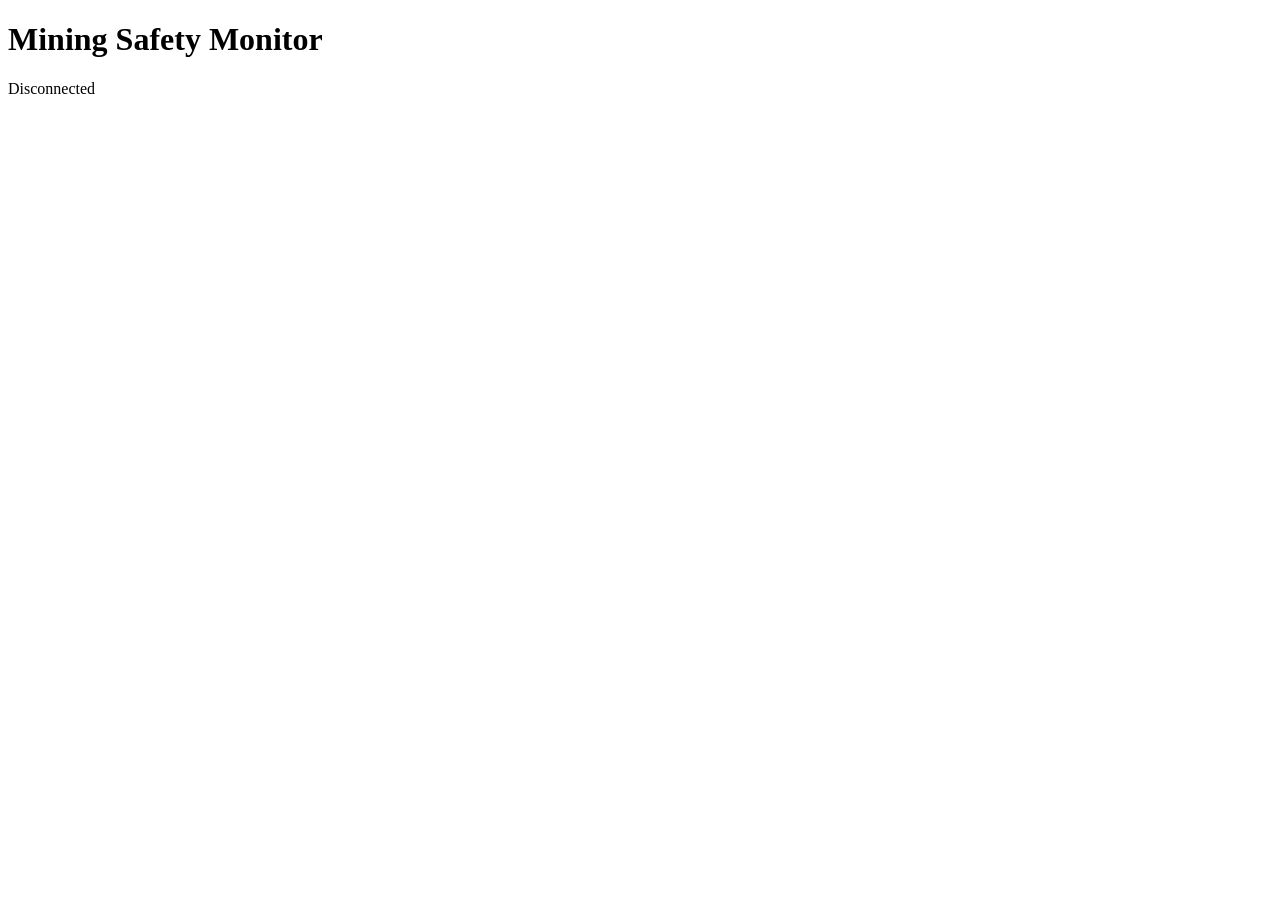
==== public/index.html @ c3072568 "Backend : Implemented Datapacket structs and sqlite database for sensor data logging" ====
<!DOCTYPE html>
<html lang="en">

<head>
    <meta charset="UTF-8">
    <title>Mining Safety Monitor</title>
</head>

<body>
    <h1>Mining Safety Monitor</h1>
    <div id="status">Disconnected</div>
    <script src="script.js"></script>
</body>

</html>
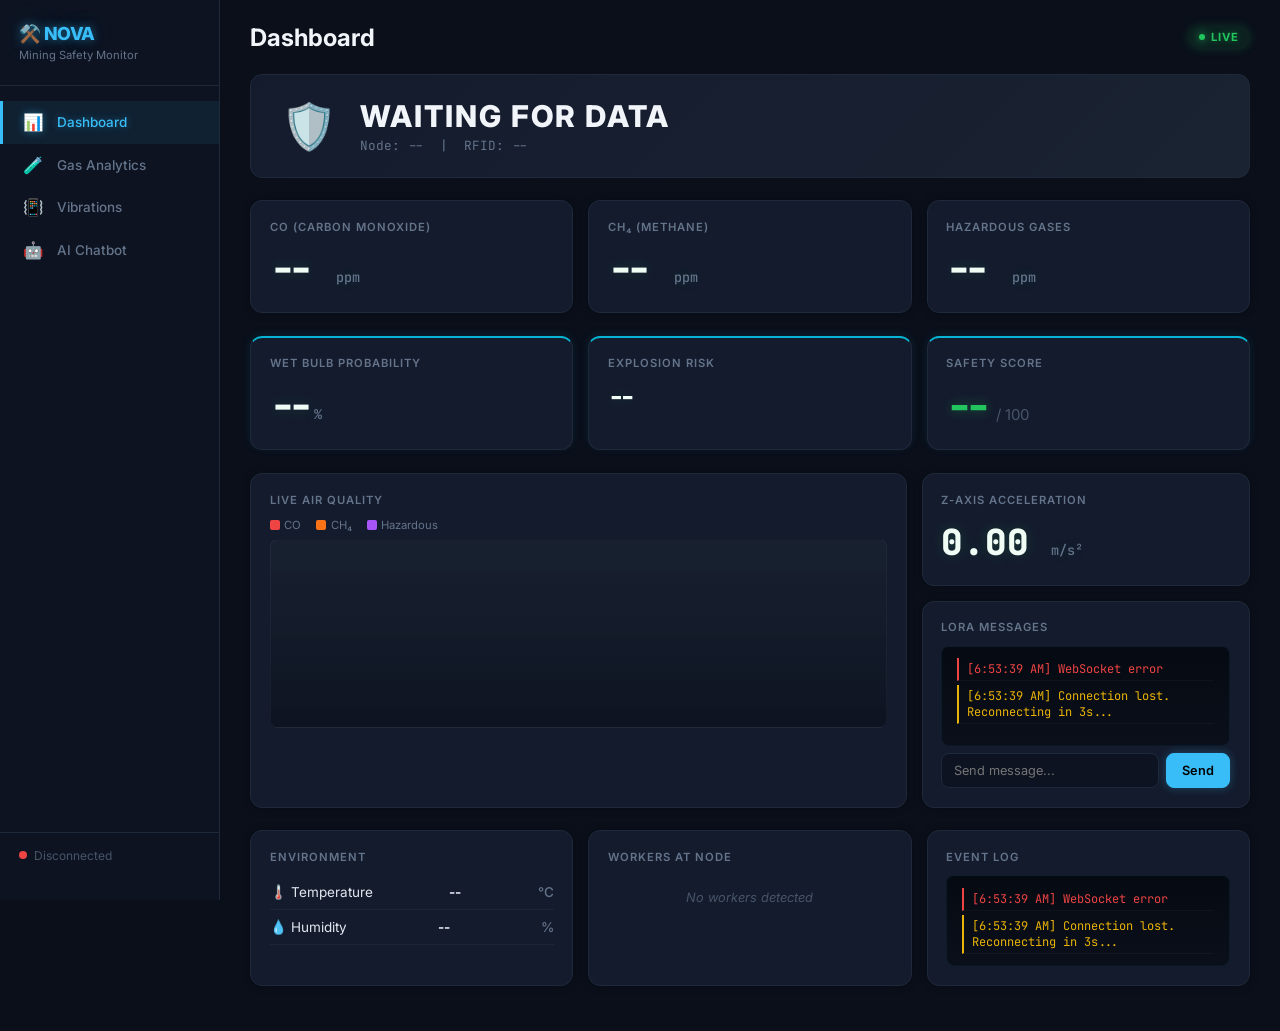
==== commit 5035cafb: "Implemented a multi-page dashboard in pure vanilla HTML/CSS/JS to avoid runtime overhead and package" ====
--- a/public/index.html
+++ b/public/index.html
@@ -3,13 +3,151 @@
 
 <head>
     <meta charset="UTF-8">
-    <title>Mining Safety Monitor</title>
+    <meta name="viewport" content="width=device-width, initial-scale=1.0">
+    <title>NOVA — Dashboard</title>
+    <link rel="stylesheet" href="shared.css">
+    <link rel="stylesheet" href="dashboard.css">
 </head>
 
 <body>
-    <h1>Mining Safety Monitor</h1>
-    <div id="status">Disconnected</div>
-    <script src="script.js"></script>
+    <!-- Sidebar -->
+    <nav class="sidebar">
+        <div class="sidebar-logo">
+            <h2>⚒️ NOVA</h2>
+            <span>Mining Safety Monitor</span>
+        </div>
+        <ul class="nav-links">
+            <li><a href="index.html"><span class="nav-icon">📊</span> Dashboard</a></li>
+            <li><a href="gas.html"><span class="nav-icon">🧪</span> Gas Analytics</a></li>
+            <li><a href="vibrations.html"><span class="nav-icon">📳</span> Vibrations</a></li>
+            <li><a href="chatbot.html"><span class="nav-icon">🤖</span> AI Chatbot</a></li>
+        </ul>
+        <div class="sidebar-status">
+            <span class="dot"></span>
+            <span class="status-label">Disconnected</span>
+        </div>
+    </nav>
+
+    <!-- Main Content -->
+    <div class="main-content">
+        <div class="page-header">
+            <h1>Dashboard</h1>
+            <div class="live-badge"><span class="pulse-dot"></span> LIVE</div>
+        </div>
+
+        <!-- Row 1: Safety Status -->
+        <div class="status-banner" id="statusBanner">
+            <div class="status-icon" id="statusIcon">🛡️</div>
+            <div>
+                <div class="status-label-lg" id="statusLabel">WAITING FOR DATA</div>
+                <div class="status-sub">Node: <span id="nodeId">--</span> &nbsp;|&nbsp; RFID: <span id="rfid">--</span>
+                </div>
+            </div>
+        </div>
+
+        <!-- Row 2: Gas Readings -->
+        <div class="grid-3 section">
+            <div class="card">
+                <div class="card-title">CO (Carbon Monoxide)</div>
+                <div class="card-value"><span id="coPpm">--</span> <span class="card-unit">ppm</span></div>
+            </div>
+            <div class="card">
+                <div class="card-title">CH₄ (Methane)</div>
+                <div class="card-value"><span id="ch4Ppm">--</span> <span class="card-unit">ppm</span></div>
+            </div>
+            <div class="card">
+                <div class="card-title">Hazardous Gases</div>
+                <div class="card-value"><span id="hazPpm">--</span> <span class="card-unit">ppm</span></div>
+            </div>
+        </div>
+
+        <!-- Row 3: AI Predictions -->
+        <div class="grid-3 section">
+            <div class="card prediction-card">
+                <div class="card-title">Wet Bulb Probability</div>
+                <div class="card-value"><span id="wetBulb">--</span><span class="card-unit">%</span></div>
+            </div>
+            <div class="card prediction-card">
+                <div class="card-title">Explosion Risk</div>
+                <div class="card-value risk-text" id="explosionRisk">--</div>
+            </div>
+            <div class="card prediction-card">
+                <div class="card-title">Safety Score</div>
+                <div class="score-display">
+                    <span class="score-value" id="safetyScore">--</span>
+                    <span class="score-max">/ 100</span>
+                </div>
+            </div>
+        </div>
+
+        <!-- Row 4: Air Quality Graph + LoRa + Z-Axis -->
+        <div class="grid-dashboard section">
+            <!-- Live Air Quality Chart -->
+            <div class="card span-chart">
+                <div class="card-title">Live Air Quality</div>
+                <div class="chart-legend">
+                    <span class="legend-item" style="--c: #ef4444;">CO</span>
+                    <span class="legend-item" style="--c: #f97316;">CH₄</span>
+                    <span class="legend-item" style="--c: #a855f7;">Hazardous</span>
+                </div>
+                <div class="chart-container">
+                    <canvas id="airQualityChart"></canvas>
+                </div>
+            </div>
+
+            <!-- Right Column -->
+            <div class="side-panel">
+                <!-- Z-Axis -->
+                <div class="card">
+                    <div class="card-title">Z-Axis Acceleration</div>
+                    <div class="card-value"><span id="azValue">0.00</span> <span class="card-unit">m/s²</span></div>
+                </div>
+
+                <!-- LoRa Messaging -->
+                <div class="card lora-card">
+                    <div class="card-title">LoRa Messages</div>
+                    <div class="console-box" id="loraLog"></div>
+                    <div class="lora-input">
+                        <input type="text" class="input-field" id="loraInput" placeholder="Send message...">
+                        <button class="btn btn-primary" id="loraSend">Send</button>
+                    </div>
+                </div>
+            </div>
+        </div>
+
+        <!-- Row 5: Environment + Workers + Logs -->
+        <div class="grid-3 section">
+            <!-- Environment -->
+            <div class="card">
+                <div class="card-title">Environment</div>
+                <div class="env-row">
+                    <span>🌡️ Temperature</span>
+                    <b id="temp">--</b><span class="card-unit">°C</span>
+                </div>
+                <div class="env-row">
+                    <span>💧 Humidity</span>
+                    <b id="humidity">--</b><span class="card-unit">%</span>
+                </div>
+            </div>
+
+            <!-- Workers at Node -->
+            <div class="card">
+                <div class="card-title">Workers at Node</div>
+                <div class="worker-list" id="workerList">
+                    <div class="empty-state">No workers detected</div>
+                </div>
+            </div>
+
+            <!-- Event Log -->
+            <div class="card">
+                <div class="card-title">Event Log</div>
+                <div class="console-box" id="eventLog"></div>
+            </div>
+        </div>
+    </div>
+
+    <script src="shared.js"></script>
+    <script src="dashboard.js"></script>
 </body>
 
 </html>
--- a/public/shared.css
+++ b/public/shared.css
@@ -0,0 +1,573 @@
+/* ========================================
+   NOVA Mining Safety — Shared Design System
+   ======================================== */
+
+@import url('https://fonts.googleapis.com/css2?family=Inter:wght@400;500;600;700;800&family=JetBrains+Mono:wght@400;700&display=swap');
+
+:root {
+    /* Background */
+    --bg-app: #0a0f1a;
+    --bg-nav: #0d1321;
+    --bg-card: #141b2d;
+    --bg-card-alt: #1a2332;
+    --bg-input: #0d1321;
+    --bg-console: #000000;
+
+    /* Text */
+    --text-primary: #e2e8f0;
+    --text-secondary: #64748b;
+    --text-heading: #f1f5f9;
+    --text-muted: #475569;
+
+    /* Accent Colors */
+    --accent-blue: #38bdf8;
+    --accent-green: #22c55e;
+    --accent-red: #ef4444;
+    --accent-yellow: #eab308;
+    --accent-orange: #f97316;
+    --accent-purple: #a855f7;
+    --accent-cyan: #06b6d4;
+
+    /* Borders */
+    --border: #1e293b;
+    --border-hover: #334155;
+
+    /* Status Colors */
+    --safe: #22c55e;
+    --moderate: #eab308;
+    --danger: #f97316;
+    --extreme: #ef4444;
+
+    /* Misc */
+    --radius: 12px;
+    --radius-sm: 8px;
+    --shadow: 0 4px 24px rgba(0, 0, 0, 0.3);
+    --transition: all 0.25s ease;
+}
+
+* {
+    margin: 0;
+    padding: 0;
+    box-sizing: border-box;
+}
+
+html {
+    font-size: 15px;
+}
+
+body {
+    font-family: 'Inter', -apple-system, sans-serif;
+    background: var(--bg-app);
+    color: var(--text-primary);
+    min-height: 100vh;
+    display: flex;
+}
+
+a {
+    color: inherit;
+    text-decoration: none;
+}
+
+/* ========== Sidebar Navigation ========== */
+.sidebar {
+    width: 220px;
+    min-height: 100vh;
+    background: var(--bg-nav);
+    border-right: 1px solid var(--border);
+    padding: 1.5rem 0;
+    display: flex;
+    flex-direction: column;
+    position: fixed;
+    top: 0;
+    left: 0;
+    z-index: 100;
+}
+
+.sidebar-logo {
+    padding: 0 1.25rem 1.5rem;
+    border-bottom: 1px solid var(--border);
+    margin-bottom: 1rem;
+}
+
+.sidebar-logo h2 {
+    font-size: 1.2rem;
+    font-weight: 800;
+    color: var(--accent-blue);
+    letter-spacing: -0.5px;
+    text-shadow: 0 0 10px rgba(56, 189, 248, 0.5), 0 0 30px rgba(56, 189, 248, 0.2);
+}
+
+.sidebar-logo span {
+    font-size: 0.75rem;
+    color: var(--text-secondary);
+    font-weight: 400;
+}
+
+.nav-links {
+    list-style: none;
+    flex: 1;
+}
+
+.nav-links li a {
+    display: flex;
+    align-items: center;
+    gap: 0.75rem;
+    padding: 0.75rem 1.25rem;
+    font-size: 0.9rem;
+    font-weight: 500;
+    color: var(--text-secondary);
+    transition: var(--transition);
+    border-left: 3px solid transparent;
+}
+
+.nav-links li a:hover {
+    color: var(--text-primary);
+    background: rgba(56, 189, 248, 0.05);
+}
+
+.nav-links li a.active {
+    color: var(--accent-blue);
+    background: rgba(56, 189, 248, 0.08);
+    border-left-color: var(--accent-blue);
+    text-shadow: 0 0 8px rgba(56, 189, 248, 0.4);
+}
+
+.nav-icon {
+    font-size: 1.1rem;
+    width: 24px;
+    text-align: center;
+}
+
+/* Sidebar connection status */
+.sidebar-status {
+    padding: 1rem 1.25rem;
+    border-top: 1px solid var(--border);
+    display: flex;
+    align-items: center;
+    gap: 0.5rem;
+    font-size: 0.8rem;
+    color: var(--text-muted);
+}
+
+.sidebar-status .dot {
+    width: 8px;
+    height: 8px;
+    border-radius: 50%;
+    background: var(--accent-red);
+    flex-shrink: 0;
+}
+
+.sidebar-status .dot.online {
+    background: var(--accent-green);
+    box-shadow: 0 0 6px var(--accent-green);
+}
+
+/* ========== Main Content ========== */
+.main-content {
+    margin-left: 220px;
+    flex: 1;
+    padding: 1.5rem 2rem;
+    min-height: 100vh;
+}
+
+/* Page Header */
+.page-header {
+    display: flex;
+    justify-content: space-between;
+    align-items: center;
+    margin-bottom: 1.5rem;
+}
+
+.page-header h1 {
+    font-size: 1.6rem;
+    font-weight: 700;
+    color: var(--text-heading);
+}
+
+.page-header .live-badge {
+    display: flex;
+    align-items: center;
+    gap: 0.4rem;
+    background: rgba(34, 197, 94, 0.1);
+    color: var(--accent-green);
+    font-size: 0.75rem;
+    font-weight: 700;
+    padding: 0.3rem 0.75rem;
+    border-radius: 99px;
+    text-transform: uppercase;
+    letter-spacing: 1px;
+    box-shadow: 0 0 10px rgba(34, 197, 94, 0.2);
+    text-shadow: 0 0 6px rgba(34, 197, 94, 0.4);
+}
+
+.page-header .live-badge .pulse-dot {
+    width: 6px;
+    height: 6px;
+    border-radius: 50%;
+    background: var(--accent-green);
+    box-shadow: 0 0 8px var(--accent-green);
+    animation: pulse-anim 1.5s infinite;
+}
+
+/* ========== Cards ========== */
+.card {
+    background: var(--bg-card);
+    border: 1px solid var(--border);
+    border-radius: var(--radius);
+    padding: 1.25rem;
+    transition: var(--transition);
+    box-shadow: 0 0 8px rgba(0, 0, 0, 0.3);
+}
+
+.card:hover {
+    border-color: var(--accent-blue);
+    box-shadow: 0 0 15px rgba(56, 189, 248, 0.08), 0 0 4px rgba(56, 189, 248, 0.15);
+}
+
+.card-title {
+    font-size: 0.75rem;
+    text-transform: uppercase;
+    letter-spacing: 1px;
+    color: var(--text-secondary);
+    margin-bottom: 0.75rem;
+    font-weight: 600;
+}
+
+.card-value {
+    font-size: 2.4rem;
+    font-weight: 800;
+    font-family: 'JetBrains Mono', monospace;
+    color: #f0fdf4;
+    text-shadow: 0 0 14px rgba(34, 197, 94, 0.2);
+}
+
+.card-unit {
+    font-size: 0.9rem;
+    color: var(--text-secondary);
+    font-weight: 500;
+}
+
+/* ========== Metric Chips ========== */
+.metric-chip {
+    display: inline-flex;
+    align-items: center;
+    gap: 0.3rem;
+    padding: 0.2rem 0.6rem;
+    border-radius: 6px;
+    font-size: 0.75rem;
+    font-weight: 600;
+}
+
+.chip-safe {
+    background: rgba(34, 197, 94, 0.15);
+    color: var(--safe);
+}
+
+.chip-moderate {
+    background: rgba(234, 179, 8, 0.15);
+    color: var(--moderate);
+}
+
+.chip-danger {
+    background: rgba(249, 115, 22, 0.15);
+    color: var(--danger);
+}
+
+.chip-extreme {
+    background: rgba(239, 68, 68, 0.15);
+    color: var(--extreme);
+}
+
+/* ========== Console / Logs ========== */
+.console-box {
+    background: linear-gradient(180deg, #050a12 0%, #0a0f1a 100%);
+    border: 1px solid rgba(56, 189, 248, 0.08);
+    border-radius: var(--radius-sm);
+    padding: 0.75rem 1rem;
+    font-family: 'JetBrains Mono', monospace;
+    font-size: 0.8rem;
+    max-height: 220px;
+    overflow-y: auto;
+    display: flex;
+    flex-direction: column;
+    gap: 0.3rem;
+}
+
+.console-entry {
+    padding: 0.2rem 0;
+    border-bottom: 1px solid rgba(255, 255, 255, 0.03);
+    color: var(--text-secondary);
+}
+
+.console-entry.alert {
+    color: var(--accent-red);
+    padding-left: 0.5rem;
+    border-left: 2px solid var(--accent-red);
+}
+
+.console-entry.warn {
+    color: var(--accent-yellow);
+    padding-left: 0.5rem;
+    border-left: 2px solid var(--accent-yellow);
+}
+
+.console-entry.info {
+    color: var(--accent-blue);
+}
+
+/* ========== Canvas Charts ========== */
+.chart-container {
+    background: linear-gradient(180deg, rgba(26, 35, 50, 0.8) 0%, rgba(13, 19, 33, 0.9) 100%);
+    border: 1px solid rgba(255, 255, 255, 0.04);
+    border-radius: var(--radius-sm);
+    padding: 0.75rem;
+    position: relative;
+}
+
+.chart-container canvas {
+    width: 100% !important;
+    height: 160px !important;
+}
+
+.chart-label {
+    position: absolute;
+    top: 0.5rem;
+    left: 0.75rem;
+    font-size: 0.7rem;
+    text-transform: uppercase;
+    letter-spacing: 1px;
+    color: var(--text-muted);
+}
+
+/* ========== Buttons & Inputs ========== */
+.btn {
+    padding: 0.5rem 1rem;
+    border: 1px solid var(--border);
+    border-radius: var(--radius-sm);
+    background: var(--bg-card);
+    color: var(--text-primary);
+    font-family: 'Inter', sans-serif;
+    font-size: 0.85rem;
+    cursor: pointer;
+    transition: var(--transition);
+}
+
+.btn:hover {
+    background: var(--bg-card-alt);
+    border-color: var(--accent-blue);
+}
+
+.btn-primary {
+    background: var(--accent-blue);
+    color: #000;
+    border-color: var(--accent-blue);
+    font-weight: 600;
+    box-shadow: 0 0 10px rgba(56, 189, 248, 0.3);
+}
+
+.btn-primary:hover {
+    background: #7dd3fc;
+    box-shadow: 0 0 18px rgba(56, 189, 248, 0.5);
+}
+
+.input-field {
+    width: 100%;
+    padding: 0.6rem 0.75rem;
+    border: 1px solid var(--border);
+    border-radius: var(--radius-sm);
+    background: var(--bg-input);
+    color: var(--text-primary);
+    font-family: 'Inter', sans-serif;
+    font-size: 0.85rem;
+    outline: none;
+    transition: var(--transition);
+}
+
+.input-field:focus {
+    border-color: var(--accent-blue);
+    box-shadow: 0 0 8px rgba(56, 189, 248, 0.2);
+}
+
+/* ========== Toggle Switch ========== */
+.toggle-wrapper {
+    display: flex;
+    align-items: center;
+    gap: 0.5rem;
+    font-size: 0.85rem;
+}
+
+.toggle {
+    position: relative;
+    width: 44px;
+    height: 24px;
+}
+
+.toggle input {
+    display: none;
+}
+
+.toggle-slider {
+    position: absolute;
+    inset: 0;
+    background: var(--border);
+    border-radius: 99px;
+    cursor: pointer;
+    transition: var(--transition);
+}
+
+.toggle-slider::before {
+    content: '';
+    position: absolute;
+    width: 18px;
+    height: 18px;
+    border-radius: 50%;
+    background: #fff;
+    top: 3px;
+    left: 3px;
+    transition: var(--transition);
+}
+
+.toggle input:checked+.toggle-slider {
+    background: var(--accent-blue);
+}
+
+.toggle input:checked+.toggle-slider::before {
+    transform: translateX(20px);
+}
+
+/* ========== Grids ========== */
+.grid-2 {
+    display: grid;
+    grid-template-columns: 1fr 1fr;
+    gap: 1rem;
+}
+
+.grid-3 {
+    display: grid;
+    grid-template-columns: 1fr 1fr 1fr;
+    gap: 1rem;
+}
+
+.grid-4 {
+    display: grid;
+    grid-template-columns: 1fr 1fr 1fr 1fr;
+    gap: 1rem;
+}
+
+.span-full {
+    grid-column: 1 / -1;
+}
+
+.span-2 {
+    grid-column: span 2;
+}
+
+/* ========== Animations ========== */
+@keyframes pulse-anim {
+
+    0%,
+    100% {
+        opacity: 1;
+    }
+
+    50% {
+        opacity: 0.3;
+    }
+}
+
+/* ========== Alert Overlay ========== */
+.alert-overlay {
+    position: fixed;
+    inset: 0;
+    z-index: 9999;
+    pointer-events: none;
+    animation: flash-red 0.6s ease-in-out 3;
+}
+
+@keyframes flash-red {
+
+    0%,
+    100% {
+        background: transparent;
+    }
+
+    50% {
+        background: rgba(239, 68, 68, 0.12);
+    }
+}
+
+.alert-toast {
+    position: fixed;
+    top: 1.5rem;
+    left: 50%;
+    transform: translateX(-50%);
+    z-index: 10000;
+    background: linear-gradient(135deg, #1a0505, #2d0a0a);
+    border: 1px solid var(--accent-red);
+    box-shadow: 0 0 30px rgba(239, 68, 68, 0.4), 0 0 60px rgba(239, 68, 68, 0.15);
+    border-radius: var(--radius);
+    padding: 1rem 2rem;
+    display: flex;
+    align-items: center;
+    gap: 0.75rem;
+    animation: slide-down 0.4s ease-out, fade-out 0.5s ease 4.5s forwards;
+    pointer-events: auto;
+}
+
+.alert-toast .toast-icon {
+    font-size: 1.5rem;
+}
+
+.alert-toast .toast-msg {
+    color: var(--accent-red);
+    font-weight: 700;
+    font-size: 0.95rem;
+    text-shadow: 0 0 10px rgba(239, 68, 68, 0.5);
+}
+
+.alert-toast .toast-sub {
+    color: var(--text-secondary);
+    font-size: 0.8rem;
+}
+
+@keyframes slide-down {
+    from {
+        transform: translateX(-50%) translateY(-100%);
+        opacity: 0;
+    }
+
+    to {
+        transform: translateX(-50%) translateY(0);
+        opacity: 1;
+    }
+}
+
+@keyframes fade-out {
+    to {
+        opacity: 0;
+        transform: translateX(-50%) translateY(-20px);
+    }
+}
+
+/* ========== Responsive ========== */
+@media (max-width: 768px) {
+    .sidebar {
+        width: 60px;
+    }
+
+    .sidebar-logo span,
+    .nav-links li a span:not(.nav-icon) {
+        display: none;
+    }
+
+    .main-content {
+        margin-left: 60px;
+        padding: 1rem;
+    }
+
+    .grid-2,
+    .grid-3,
+    .grid-4 {
+        grid-template-columns: 1fr;
+    }
+}
--- a/public/dashboard.css
+++ b/public/dashboard.css
@@ -0,0 +1,214 @@
+/* Dashboard-specific styles */
+
+.section {
+    margin-bottom: 1.5rem;
+}
+
+/* Status Banner */
+.status-banner {
+    display: flex;
+    align-items: center;
+    gap: 1.5rem;
+    padding: 1.5rem 2rem;
+    border-radius: var(--radius);
+    background: linear-gradient(135deg, var(--bg-card) 0%, var(--bg-card-alt) 100%);
+    border: 1px solid var(--border);
+    margin-bottom: 1.5rem;
+    transition: var(--transition);
+}
+
+.status-banner.safe {
+    border-left: 4px solid var(--safe);
+    box-shadow: inset 0 0 30px rgba(34, 197, 94, 0.05), 0 0 15px rgba(34, 197, 94, 0.08);
+}
+
+.status-banner.moderate {
+    border-left: 4px solid var(--moderate);
+    box-shadow: inset 0 0 30px rgba(234, 179, 8, 0.05), 0 0 15px rgba(234, 179, 8, 0.08);
+}
+
+.status-banner.danger {
+    border-left: 4px solid var(--danger);
+    box-shadow: inset 0 0 30px rgba(249, 115, 22, 0.06), 0 0 15px rgba(249, 115, 22, 0.1);
+}
+
+.status-banner.extreme {
+    border-left: 4px solid var(--extreme);
+    box-shadow: inset 0 0 40px rgba(239, 68, 68, 0.08), 0 0 25px rgba(239, 68, 68, 0.15);
+    animation: pulse-bg 1.5s infinite;
+}
+
+.status-icon {
+    font-size: 3rem;
+}
+
+.status-label-lg {
+    font-size: 2rem;
+    font-weight: 800;
+    letter-spacing: 2px;
+    color: var(--text-heading);
+}
+
+.status-banner.safe .status-label-lg {
+    color: var(--safe);
+    text-shadow: 0 0 15px rgba(34, 197, 94, 0.4);
+}
+
+.status-banner.moderate .status-label-lg {
+    color: var(--moderate);
+    text-shadow: 0 0 15px rgba(234, 179, 8, 0.4);
+}
+
+.status-banner.danger .status-label-lg {
+    color: var(--danger);
+    text-shadow: 0 0 15px rgba(249, 115, 22, 0.4);
+}
+
+.status-banner.extreme .status-label-lg {
+    color: var(--extreme);
+    text-shadow: 0 0 20px rgba(239, 68, 68, 0.6), 0 0 40px rgba(239, 68, 68, 0.3);
+}
+
+.status-sub {
+    color: var(--text-secondary);
+    font-family: 'JetBrains Mono', monospace;
+    font-size: 0.85rem;
+    margin-top: 0.25rem;
+}
+
+/* Prediction Cards */
+.prediction-card {
+    border-top: 2px solid var(--accent-cyan);
+    box-shadow: 0 -2px 10px rgba(6, 182, 212, 0.1);
+}
+
+.score-display {
+    display: flex;
+    align-items: baseline;
+    gap: 0.25rem;
+}
+
+.score-value {
+    font-size: 2.5rem;
+    font-weight: 800;
+    font-family: 'JetBrains Mono', monospace;
+    color: var(--accent-green);
+    text-shadow: 0 0 12px rgba(34, 197, 94, 0.4);
+}
+
+.score-max {
+    font-size: 1rem;
+    color: var(--text-muted);
+}
+
+.risk-text {
+    font-size: 1.5rem !important;
+    text-transform: uppercase;
+}
+
+/* Dashboard Grid (chart + sidebar) */
+.grid-dashboard {
+    display: grid;
+    grid-template-columns: 2fr 1fr;
+    gap: 1rem;
+}
+
+.side-panel {
+    display: flex;
+    flex-direction: column;
+    gap: 1rem;
+}
+
+/* Chart Legend */
+.chart-legend {
+    display: flex;
+    gap: 1rem;
+    margin-bottom: 0.5rem;
+    font-size: 0.75rem;
+}
+
+.legend-item {
+    display: flex;
+    align-items: center;
+    gap: 0.3rem;
+    color: var(--text-secondary);
+}
+
+.legend-item::before {
+    content: '';
+    width: 10px;
+    height: 10px;
+    border-radius: 2px;
+    background: var(--c);
+}
+
+/* LoRa card */
+.lora-card {
+    flex: 1;
+    display: flex;
+    flex-direction: column;
+}
+
+.lora-card .console-box {
+    flex: 1;
+    min-height: 100px;
+    margin-bottom: 0.5rem;
+}
+
+.lora-input {
+    display: flex;
+    gap: 0.5rem;
+}
+
+.lora-input .input-field {
+    flex: 1;
+}
+
+/* Env rows */
+.env-row {
+    display: flex;
+    align-items: center;
+    justify-content: space-between;
+    padding: 0.6rem 0;
+    border-bottom: 1px solid rgba(255, 255, 255, 0.04);
+    font-size: 0.9rem;
+}
+
+/* Worker List */
+.worker-list {
+    max-height: 120px;
+    overflow-y: auto;
+    font-size: 0.85rem;
+}
+
+.worker-entry {
+    padding: 0.3rem 0;
+    border-bottom: 1px solid rgba(255, 255, 255, 0.03);
+    font-family: 'JetBrains Mono', monospace;
+    color: var(--text-secondary);
+}
+
+.empty-state {
+    color: var(--text-muted);
+    font-style: italic;
+    padding: 1rem 0;
+    text-align: center;
+}
+
+@keyframes pulse-bg {
+
+    0%,
+    100% {
+        background: linear-gradient(135deg, var(--bg-card) 0%, var(--bg-card-alt) 100%);
+    }
+
+    50% {
+        background: linear-gradient(135deg, rgba(239, 68, 68, 0.08) 0%, var(--bg-card-alt) 100%);
+    }
+}
+
+@media (max-width: 768px) {
+    .grid-dashboard {
+        grid-template-columns: 1fr;
+    }
+}
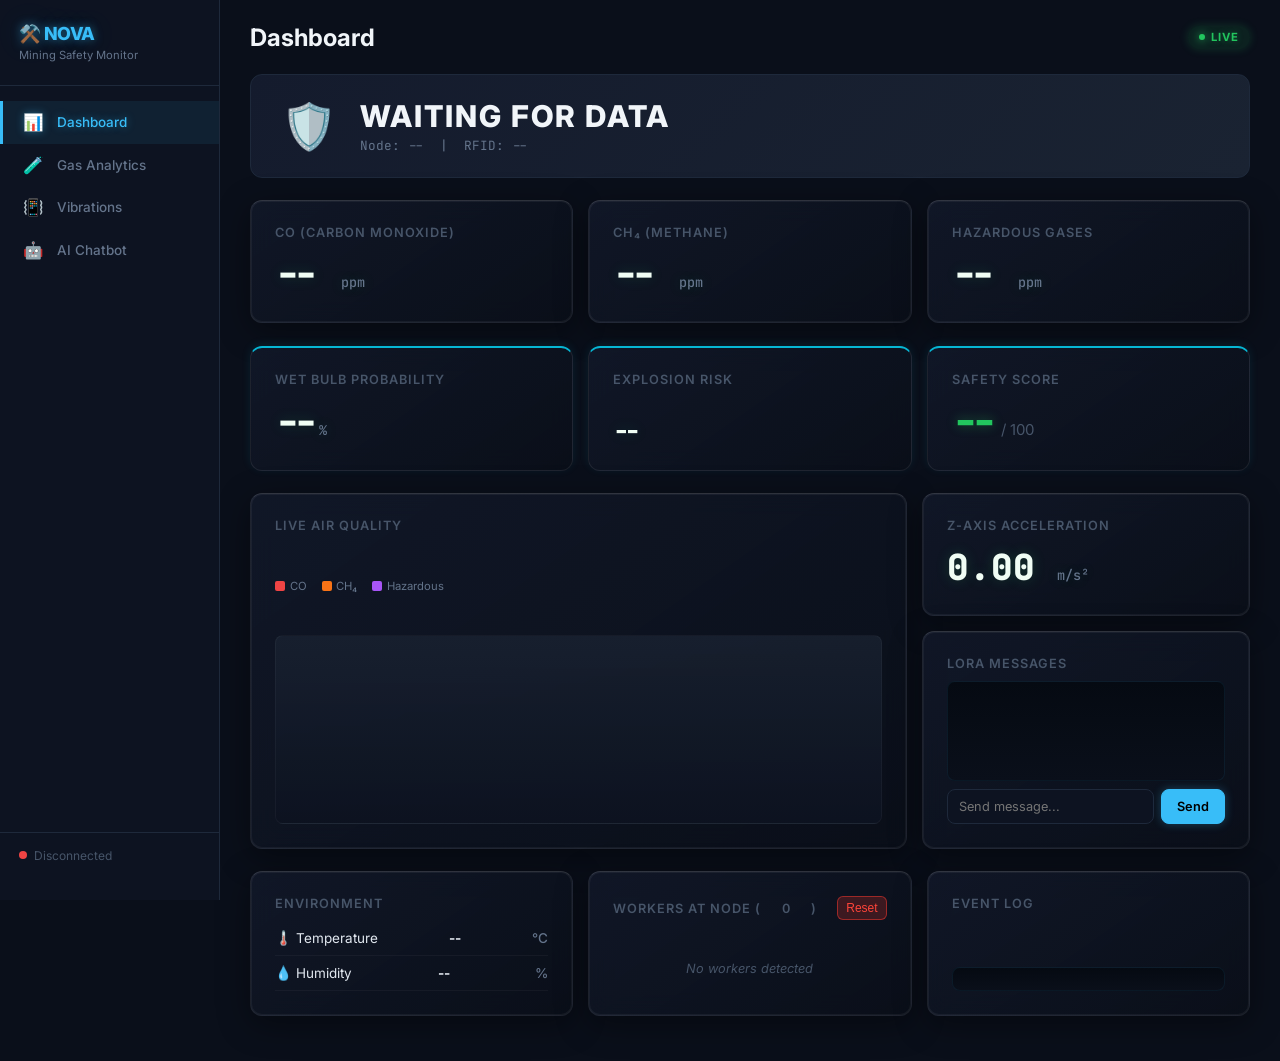
==== commit e9b8b5bf: "feat: Adjusted UI and Alerting System" ====
--- a/public/index.html
+++ b/public/index.html
@@ -132,7 +132,11 @@
 
             <!-- Workers at Node -->
             <div class="card">
-                <div class="card-title">Workers at Node</div>
+                <div class="card-title" style="display: flex; justify-content: space-between; align-items: center;">
+                    Workers at Node (<span id="workerCount">0</span>)
+                    <button onclick="NOVA.clearWorkers()"
+                        style="background: rgba(255, 59, 48, 0.2); border: 1px solid rgba(255, 59, 48, 0.5); color: #ff453a; padding: 4px 8px; border-radius: 6px; cursor: pointer; font-size: 0.8rem;">Reset</button>
+                </div>
                 <div class="worker-list" id="workerList">
                     <div class="empty-state">No workers detected</div>
                 </div>
--- a/public/shared.css
+++ b/public/shared.css
@@ -211,26 +211,38 @@
 
 /* ========== Cards ========== */
 .card {
-    background: var(--bg-card);
-    border: 1px solid var(--border);
+    background: linear-gradient(145deg, rgba(20, 27, 45, 0.7) 0%, rgba(10, 15, 25, 0.9) 100%);
+    border: 1px solid rgba(255, 255, 255, 0.08);
+    border-top: 1px solid rgba(255, 255, 255, 0.15);
+    /* Top highlight for pop */
     border-radius: var(--radius);
-    padding: 1.25rem;
+    padding: 24px;
+    /* More breathing room */
+    box-shadow: 0 8px 32px 0 rgba(0, 0, 0, 0.4), inset 0 0 0 1px rgba(255, 255, 255, 0.05);
+    /* Inner ring */
+    backdrop-filter: blur(12px);
+    -webkit-backdrop-filter: blur(12px);
+    display: flex;
+    flex-direction: column;
+    justify-content: space-between;
     transition: var(--transition);
-    box-shadow: 0 0 8px rgba(0, 0, 0, 0.3);
+    position: relative;
+    overflow: hidden;
 }
 
 .card:hover {
-    border-color: var(--accent-blue);
-    box-shadow: 0 0 15px rgba(56, 189, 248, 0.08), 0 0 4px rgba(56, 189, 248, 0.15);
+    transform: translateY(-2px);
+    box-shadow: 0 12px 40px 0 rgba(0, 242, 234, 0.1);
+    border-color: rgba(0, 242, 234, 0.3);
 }
 
 .card-title {
-    font-size: 0.75rem;
+    font-size: 0.85rem;
+    font-weight: 600;
+    color: var(--text-muted);
     text-transform: uppercase;
     letter-spacing: 1px;
-    color: var(--text-secondary);
-    margin-bottom: 0.75rem;
-    font-weight: 600;
+    margin-bottom: 10px;
 }
 
 .card-value {
@@ -570,4 +582,170 @@
     .grid-4 {
         grid-template-columns: 1fr;
     }
+}
+
+/* ========== Premium Alarm Overlay ========== */
+@media all {
+    .alarm-overlay-active {
+        position: fixed;
+        inset: 0;
+        top: 0;
+        left: 0;
+        width: 100vw;
+        height: 100vh;
+        background: rgba(0, 0, 0, 0.85);
+        /* Darker backdrop */
+        backdrop-filter: blur(15px);
+        z-index: 2147483647;
+        display: flex !important;
+        align-items: center;
+        justify-content: center;
+        animation: flash-bg-subtle 2s infinite alternate;
+    }
+}
+
+@keyframes flash-bg-subtle {
+    from {
+        background: rgba(20, 0, 0, 0.9);
+    }
+
+    to {
+        background: rgba(50, 0, 0, 0.9);
+    }
+}
+
+.alarm-modal-premium {
+    background: linear-gradient(180deg, #1a0505 0%, #000000 100%);
+    border: 1px solid #ef4444;
+    border-radius: 16px;
+    width: 90%;
+    max-width: 550px;
+    padding: 0;
+    box-shadow: 0 0 60px rgba(239, 68, 68, 0.4), inset 0 0 20px rgba(239, 68, 68, 0.1);
+    font-family: 'Inter', sans-serif;
+    overflow: hidden;
+    animation: slide-up-fade 0.4s ease-out;
+    position: relative;
+}
+
+.alarm-modal-premium::before {
+    content: '';
+    position: absolute;
+    top: 0;
+    left: 0;
+    right: 0;
+    height: 4px;
+    background: #ef4444;
+    box-shadow: 0 0 15px #ef4444;
+}
+
+.alarm-header {
+    display: flex;
+    align-items: center;
+    gap: 1rem;
+    padding: 1.5rem 2rem;
+    border-bottom: 1px solid rgba(239, 68, 68, 0.2);
+}
+
+.alarm-header h1 {
+    color: #ef4444;
+    font-size: 1.5rem;
+    font-weight: 800;
+    letter-spacing: 1px;
+    text-transform: uppercase;
+    text-shadow: 0 0 10px rgba(239, 68, 68, 0.5);
+    margin: 0;
+}
+
+.alarm-header-icon {
+    font-size: 2rem;
+    filter: drop-shadow(0 0 8px rgba(239, 68, 68, 0.6));
+    animation: pulse-icon 1s infinite;
+}
+
+.hazard-list {
+    padding: 1.5rem 2rem;
+    display: flex;
+    flex-direction: column;
+    gap: 0.8rem;
+}
+
+.hazard-item {
+    background: rgba(239, 68, 68, 0.1);
+    border: 1px solid rgba(239, 68, 68, 0.2);
+    border-left: 4px solid #ef4444;
+    padding: 1rem;
+    border-radius: 6px;
+    color: #fca5a5;
+    font-weight: 600;
+    display: flex;
+    align-items: center;
+    gap: 1rem;
+    font-family: 'JetBrains Mono', monospace;
+    font-size: 0.9rem;
+}
+
+.protocol-section {
+    padding: 0 2rem 1.5rem;
+}
+
+.protocol-section h3 {
+    color: #fbbf24;
+    font-size: 0.75rem;
+    text-transform: uppercase;
+    letter-spacing: 1px;
+    margin-bottom: 0.8rem;
+    opacity: 0.8;
+}
+
+.protocol-box {
+    background: rgba(251, 191, 36, 0.05);
+    border: 1px dashed rgba(251, 191, 36, 0.3);
+    padding: 1rem;
+    border-radius: 8px;
+    color: #fbbf24;
+    font-size: 0.85rem;
+}
+
+.protocol-box strong {
+    display: block;
+    margin-bottom: 0.4rem;
+    color: #fcd34d;
+}
+
+.btn-premium-ack {
+    width: 100%;
+    background: linear-gradient(90deg, #dc2626, #ef4444);
+    color: white;
+    font-weight: 700;
+    text-transform: uppercase;
+    letter-spacing: 1px;
+    border: none;
+    padding: 1.25rem;
+    cursor: pointer;
+    font-size: 1rem;
+    transition: all 0.3s;
+    border-top: 1px solid rgba(255, 255, 255, 0.1);
+}
+
+.btn-premium-ack:hover {
+    background: linear-gradient(90deg, #b91c1c, #dc2626);
+    box-shadow: 0 -4px 20px rgba(220, 38, 38, 0.4);
+}
+
+@keyframes pulse-icon {
+    0% {
+        transform: scale(1);
+        opacity: 1;
+    }
+
+    50% {
+        transform: scale(1.1);
+        opacity: 0.7;
+    }
+
+    100% {
+        transform: scale(1);
+        opacity: 1;
+    }
 }
